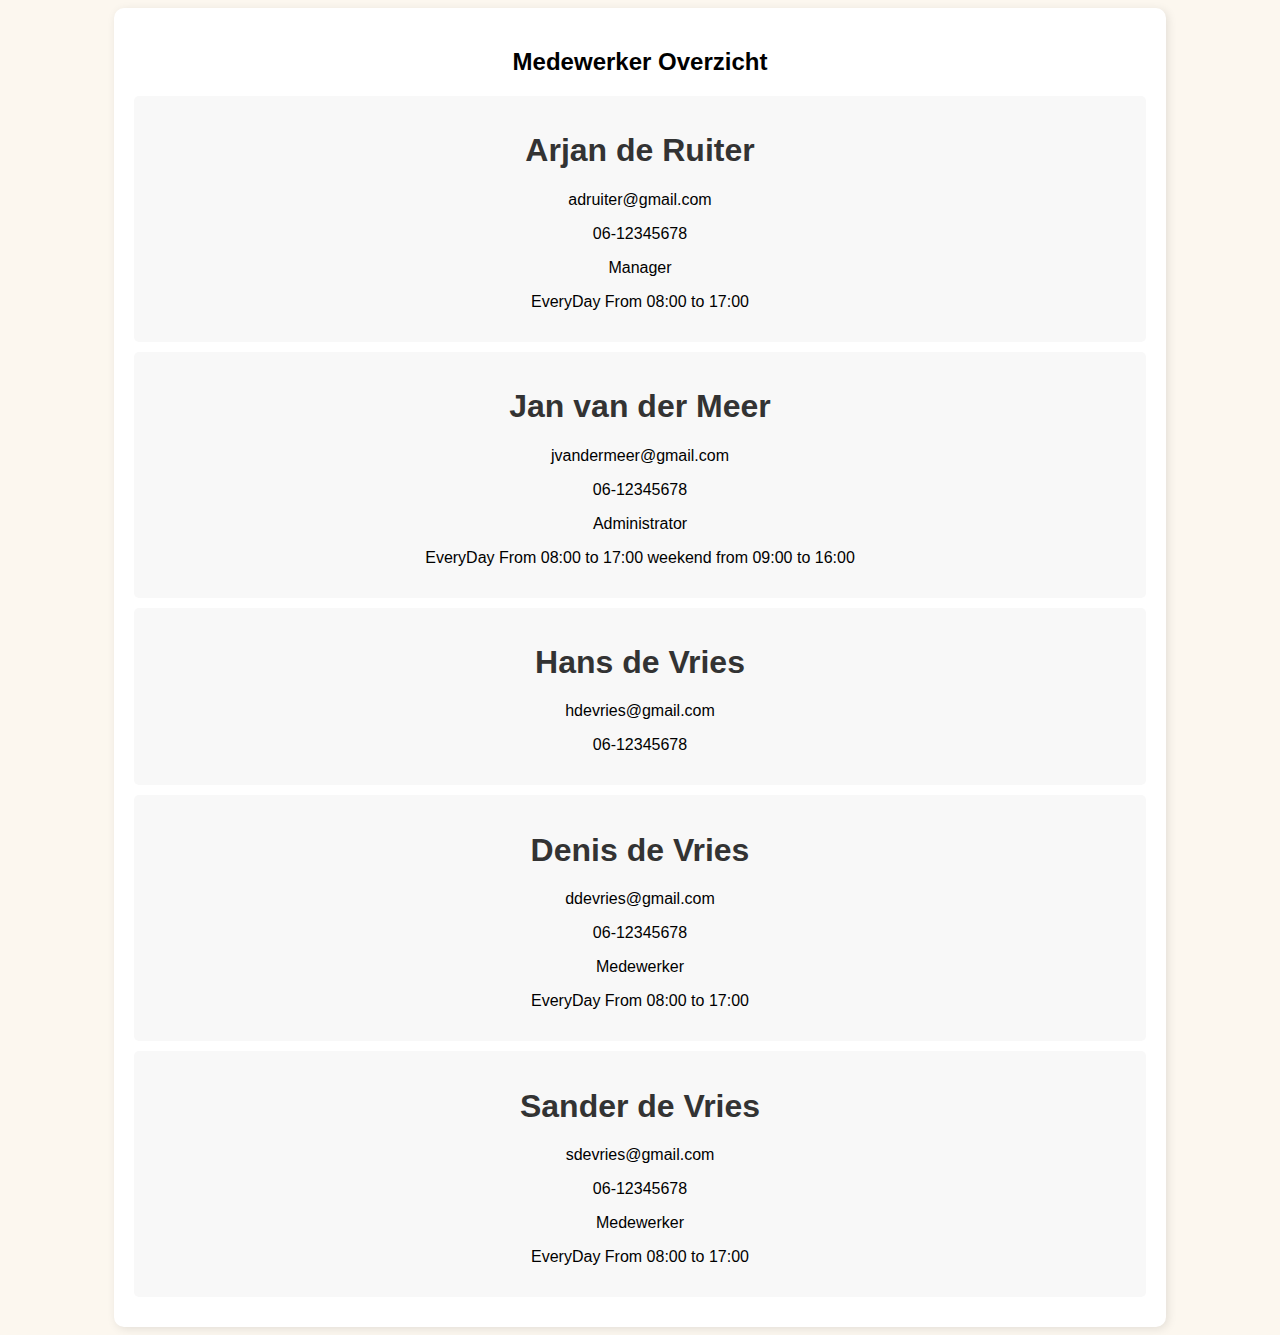
==== Medewerkers/index.html @ fc71d64e "#" ====
<!DOCTYPE html>
<html lang="en">
<head>
    <meta charset="UTF-8">
    <meta name="viewport" content="width=device-width, initial-scale=1.0">
    <link rel="stylesheet" href="style.css">
    <title>Document</title>
</head>
<body>
    
</body>
</html>

<div class="container">
    <h2>Medewerker Overzicht</h2>
    <div class="medewerker">
        <h1 class="name">Arjan de Ruiter</h1>
        <p class="email">adruiter@gmail.com</p>
        <p class="phone">06-12345678</p>
        <p class="job">Manager</p>
        <p class="schedule">EveryDay From 08:00 to 17:00</p>
    </div>
    
    <div class="medewerker">
        <h1 class="name">Jan van der Meer</h1>
        <p class="email">jvandermeer@gmail.com</p>
        <p class="phone">06-12345678</p>
        <p class="job">Administrator</p>
        <p class="schedule">EveryDay From 08:00 to 17:00 weekend from 09:00 to 16:00</p>
    </div>
    
    <div class="medewerker">
        <h1 class="name">Hans de Vries</h1>
        <p class="email">hdevries@gmail.com</p>
        <p class="phone">06-12345678</p>

    </div>
    
    <div class="medewerker">
        <h1 class="name">Denis de Vries</h1>
        <p class="email">ddevries@gmail.com</p>
        <p class="phone">06-12345678</p>
        <p class="job">Medewerker</p>
        <p class="schedule">EveryDay From 08:00 to 17:00</p>
    </div>
    
    <div class="medewerker">
        <h1 class="name">Sander de Vries</h1>
        <p class="email">sdevries@gmail.com</p>
        <p class="phone">06-12345678</p>
        <p class="job">Medewerker</p>
        <p class="schedule">EveryDay From 08:00 to 17:00</p>
    </div>
    
</body>
</html>
---- Medewerkers/style.css ----
body {
    background-color: #fcf7ef;
    color: #000;
    font-family: Arial, sans-serif;
}
.container {
    width: 80%;
    margin: auto;
    padding: 20px;
    background: #ffffff;
    border-radius: 10px;
    box-shadow: 2px 2px 10px rgba(0, 0, 0, 0.1);
    text-align: center;
}
.medewerker {
    padding: 15px;
    margin: 10px 0;
    background: #f8f8f8;
    border-radius: 5px;
}
h1 {
    color: #333;
}
button {
    background: #333;
    color: #ffffff;
    padding: 10px 20px;
    border: none;
    cursor: pointer;
}
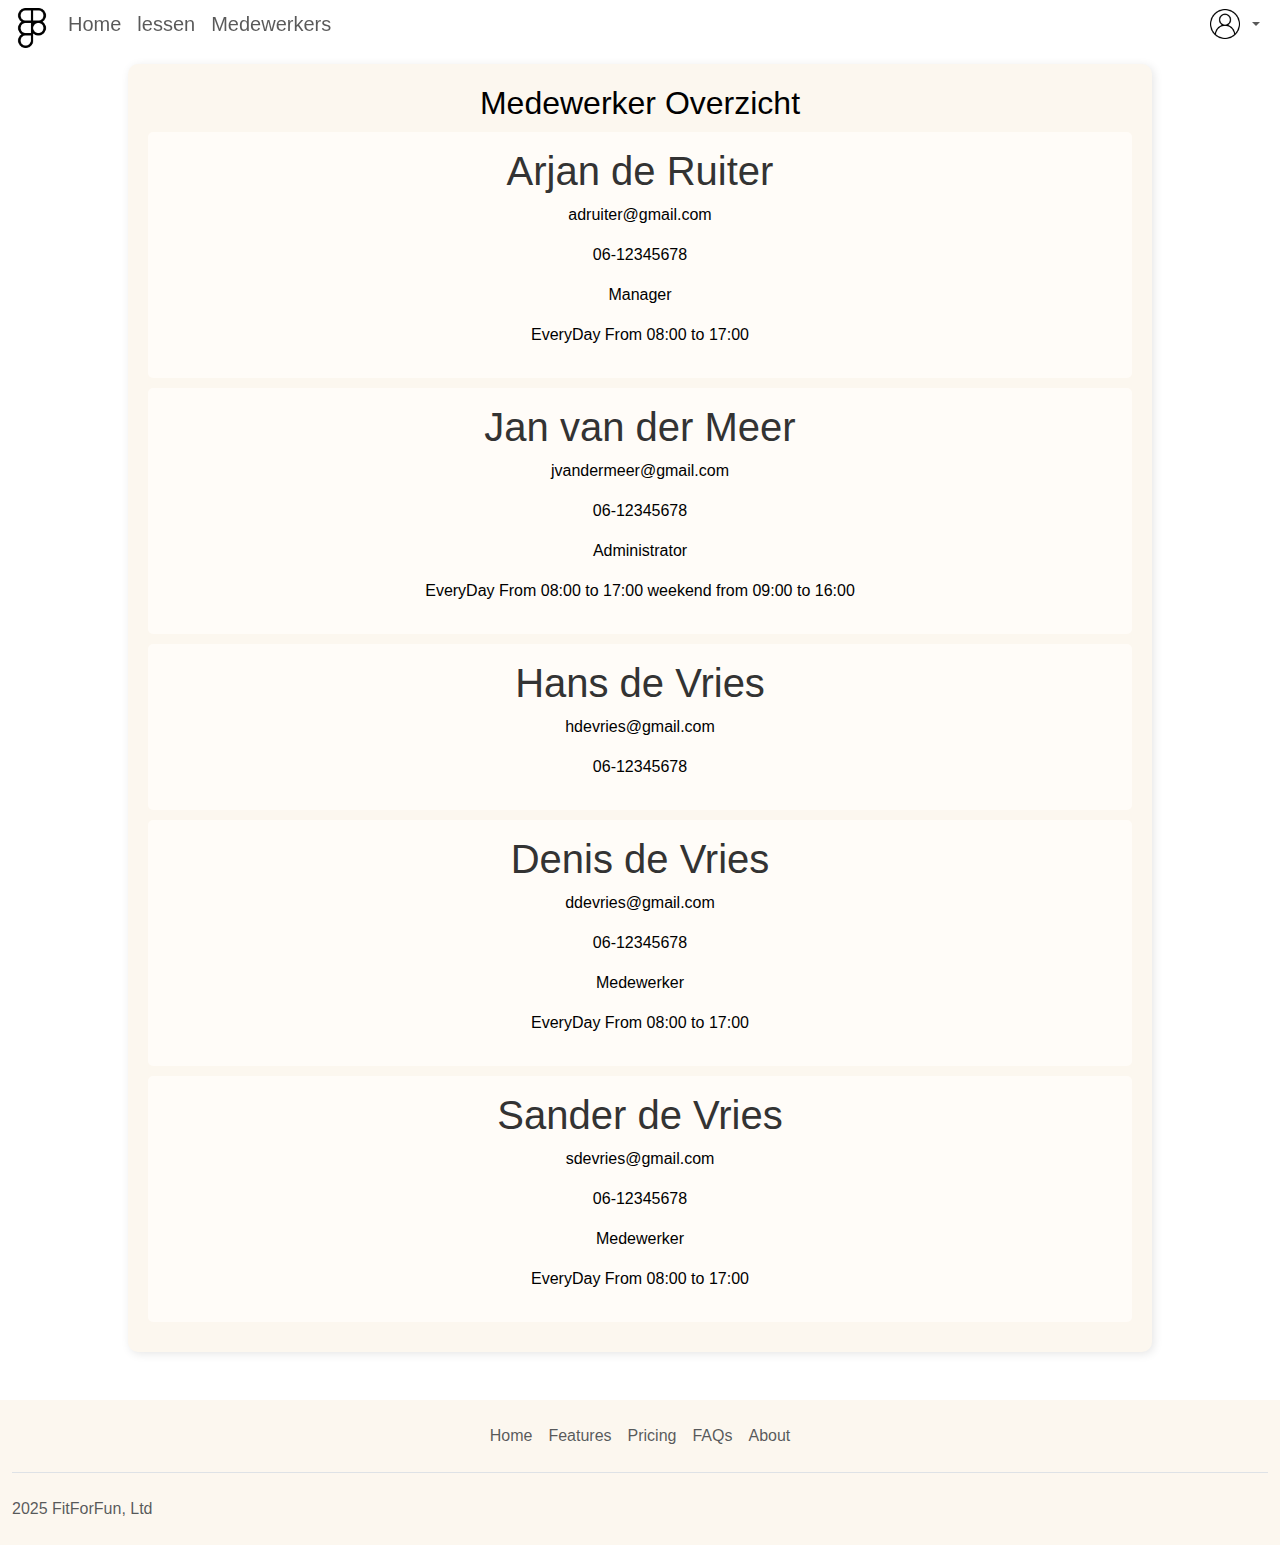
==== commit 36e71d7d: "#" ====
--- a/Medewerkers/index.html
+++ b/Medewerkers/index.html
@@ -1,17 +1,21 @@
 <!DOCTYPE html>
 <html lang="en">
+
 <head>
     <meta charset="UTF-8">
     <meta name="viewport" content="width=device-width, initial-scale=1.0">
+    <link href="https://cdn.jsdelivr.net/npm/bootstrap@5.3.3/dist/css/bootstrap.min.css" rel="stylesheet"
+        integrity="sha384-QWTKZyjpPEjISv5WaRU9OFeRpok6YctnYmDr5pNlyT2bRjXh0JMhjY6hW+ALEwIH" crossorigin="anonymous">
     <link rel="stylesheet" href="style.css">
     <title>Document</title>
 </head>
+
 <body>
-    
-</body>
-</html>
 
-<div class="container">
+
+<div id="navbar"></div>
+
+<div class="container mt-5 mb-5">
     <h2>Medewerker Overzicht</h2>
     <div class="medewerker">
         <h1 class="name">Arjan de Ruiter</h1>
@@ -20,7 +24,7 @@
         <p class="job">Manager</p>
         <p class="schedule">EveryDay From 08:00 to 17:00</p>
     </div>
-    
+
     <div class="medewerker">
         <h1 class="name">Jan van der Meer</h1>
         <p class="email">jvandermeer@gmail.com</p>
@@ -28,14 +32,14 @@
         <p class="job">Administrator</p>
         <p class="schedule">EveryDay From 08:00 to 17:00 weekend from 09:00 to 16:00</p>
     </div>
-    
+
     <div class="medewerker">
         <h1 class="name">Hans de Vries</h1>
         <p class="email">hdevries@gmail.com</p>
         <p class="phone">06-12345678</p>
 
     </div>
-    
+
     <div class="medewerker">
         <h1 class="name">Denis de Vries</h1>
         <p class="email">ddevries@gmail.com</p>
@@ -43,7 +47,7 @@
         <p class="job">Medewerker</p>
         <p class="schedule">EveryDay From 08:00 to 17:00</p>
     </div>
-    
+
     <div class="medewerker">
         <h1 class="name">Sander de Vries</h1>
         <p class="email">sdevries@gmail.com</p>
@@ -51,6 +55,10 @@
         <p class="job">Medewerker</p>
         <p class="schedule">EveryDay From 08:00 to 17:00</p>
     </div>
-    
-</body>
-</html>+    </div>
+    <div id="footer"></div>
+    <script src="/footer/footer.js"></script>
+    <script src="/navbar/navbar.js"></script>
+    </body>
+
+    </html>--- a/Medewerkers/style.css
+++ b/Medewerkers/style.css
@@ -1,5 +1,5 @@
 body {
-    background-color: #fcf7ef;
+    background-color: #ffffff;
     color: #000;
     font-family: Arial, sans-serif;
 }
@@ -7,7 +7,7 @@
     width: 80%;
     margin: auto;
     padding: 20px;
-    background: #ffffff;
+    background: #fcf7ef;
     border-radius: 10px;
     box-shadow: 2px 2px 10px rgba(0, 0, 0, 0.1);
     text-align: center;
@@ -15,8 +15,9 @@
 .medewerker {
     padding: 15px;
     margin: 10px 0;
-    background: #f8f8f8;
+    background: #fffcf8;
     border-radius: 5px;
+    border-color: #000;
 }
 h1 {
     color: #333;
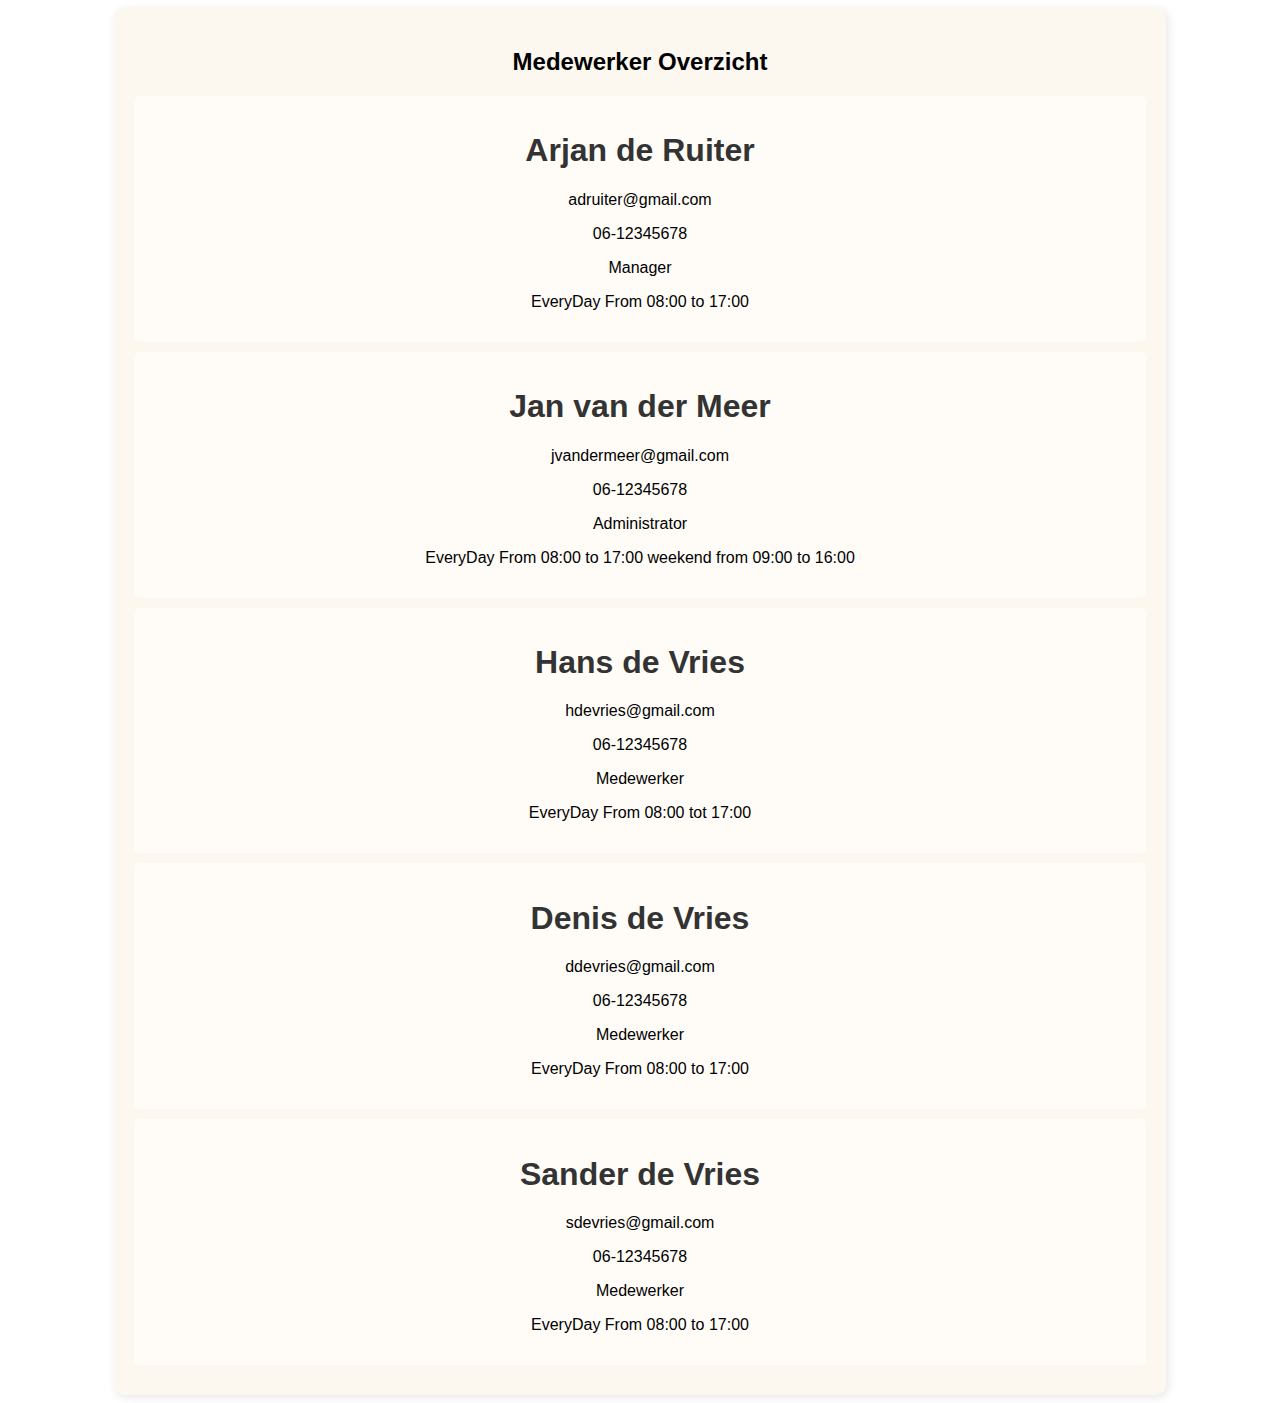
==== commit c92e4c24: "Medewerker" ====
--- a/Medewerkers/index.html
+++ b/Medewerkers/index.html
@@ -1,21 +1,17 @@
 <!DOCTYPE html>
 <html lang="en">
-
 <head>
     <meta charset="UTF-8">
     <meta name="viewport" content="width=device-width, initial-scale=1.0">
-    <link href="https://cdn.jsdelivr.net/npm/bootstrap@5.3.3/dist/css/bootstrap.min.css" rel="stylesheet"
-        integrity="sha384-QWTKZyjpPEjISv5WaRU9OFeRpok6YctnYmDr5pNlyT2bRjXh0JMhjY6hW+ALEwIH" crossorigin="anonymous">
     <link rel="stylesheet" href="style.css">
     <title>Document</title>
 </head>
+<body>
+    
+</body>
+</html>
 
-<body>
-
-
-<div id="navbar"></div>
-
-<div class="container mt-5 mb-5">
+<div class="container">
     <h2>Medewerker Overzicht</h2>
     <div class="medewerker">
         <h1 class="name">Arjan de Ruiter</h1>
@@ -24,7 +20,7 @@
         <p class="job">Manager</p>
         <p class="schedule">EveryDay From 08:00 to 17:00</p>
     </div>
-
+    
     <div class="medewerker">
         <h1 class="name">Jan van der Meer</h1>
         <p class="email">jvandermeer@gmail.com</p>
@@ -32,14 +28,16 @@
         <p class="job">Administrator</p>
         <p class="schedule">EveryDay From 08:00 to 17:00 weekend from 09:00 to 16:00</p>
     </div>
-
+    
     <div class="medewerker">
         <h1 class="name">Hans de Vries</h1>
         <p class="email">hdevries@gmail.com</p>
         <p class="phone">06-12345678</p>
+        <p class="job">Medewerker</p>
+        <p class="schedule">EveryDay From 08:00 tot 17:00</p>
 
     </div>
-
+    
     <div class="medewerker">
         <h1 class="name">Denis de Vries</h1>
         <p class="email">ddevries@gmail.com</p>
@@ -47,7 +45,7 @@
         <p class="job">Medewerker</p>
         <p class="schedule">EveryDay From 08:00 to 17:00</p>
     </div>
-
+    
     <div class="medewerker">
         <h1 class="name">Sander de Vries</h1>
         <p class="email">sdevries@gmail.com</p>
@@ -55,10 +53,6 @@
         <p class="job">Medewerker</p>
         <p class="schedule">EveryDay From 08:00 to 17:00</p>
     </div>
-    </div>
-    <div id="footer"></div>
-    <script src="/footer/footer.js"></script>
-    <script src="/navbar/navbar.js"></script>
-    </body>
-
-    </html>+    
+</body>
+</html>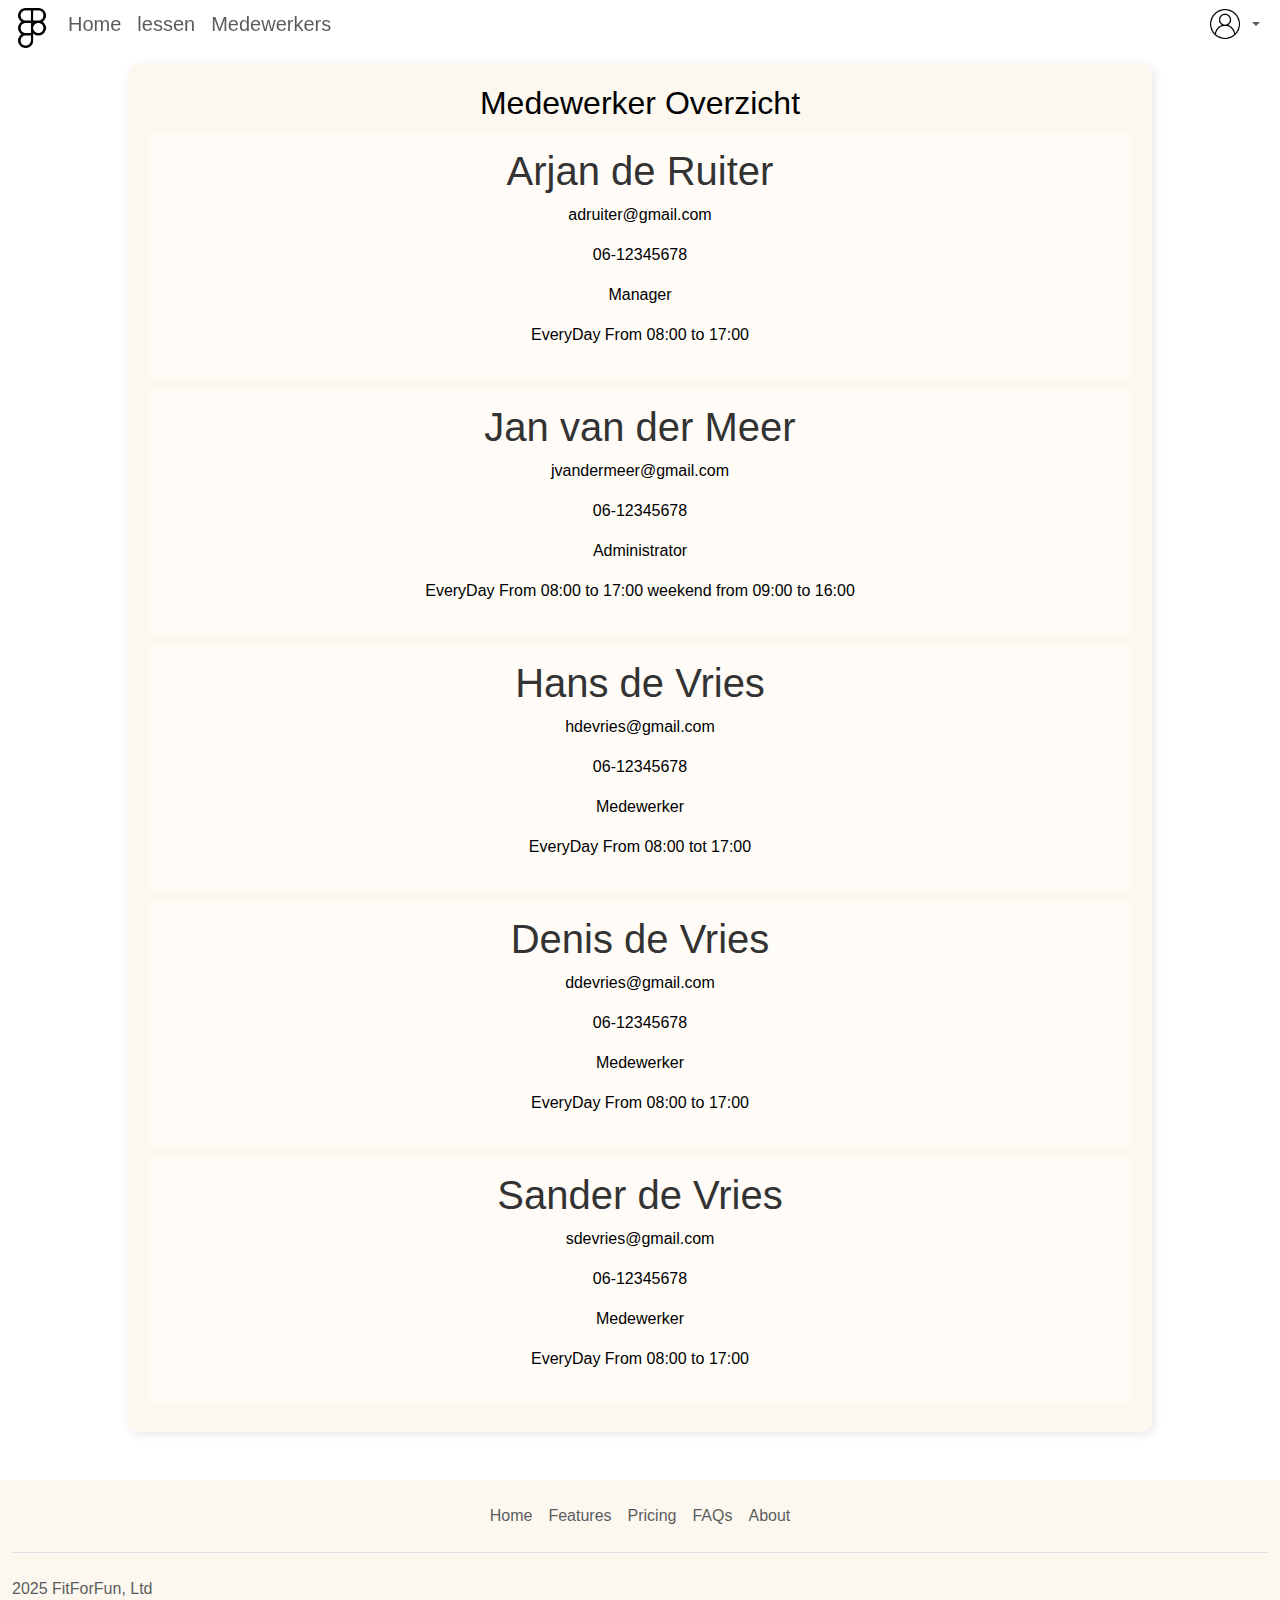
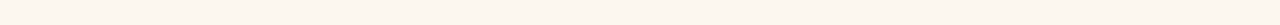
==== commit cb42abce: "Merge branch 'main' of https://github.com/appie1312/FitForFun" ====
--- a/Medewerkers/index.html
+++ b/Medewerkers/index.html
@@ -1,17 +1,21 @@
 <!DOCTYPE html>
 <html lang="en">
+
 <head>
     <meta charset="UTF-8">
     <meta name="viewport" content="width=device-width, initial-scale=1.0">
+    <link href="https://cdn.jsdelivr.net/npm/bootstrap@5.3.3/dist/css/bootstrap.min.css" rel="stylesheet"
+        integrity="sha384-QWTKZyjpPEjISv5WaRU9OFeRpok6YctnYmDr5pNlyT2bRjXh0JMhjY6hW+ALEwIH" crossorigin="anonymous">
     <link rel="stylesheet" href="style.css">
     <title>Document</title>
 </head>
+
 <body>
-    
-</body>
-</html>
 
-<div class="container">
+
+<div id="navbar"></div>
+
+<div class="container mt-5 mb-5">
     <h2>Medewerker Overzicht</h2>
     <div class="medewerker">
         <h1 class="name">Arjan de Ruiter</h1>
@@ -20,7 +24,7 @@
         <p class="job">Manager</p>
         <p class="schedule">EveryDay From 08:00 to 17:00</p>
     </div>
-    
+
     <div class="medewerker">
         <h1 class="name">Jan van der Meer</h1>
         <p class="email">jvandermeer@gmail.com</p>
@@ -28,7 +32,7 @@
         <p class="job">Administrator</p>
         <p class="schedule">EveryDay From 08:00 to 17:00 weekend from 09:00 to 16:00</p>
     </div>
-    
+
     <div class="medewerker">
         <h1 class="name">Hans de Vries</h1>
         <p class="email">hdevries@gmail.com</p>
@@ -37,7 +41,7 @@
         <p class="schedule">EveryDay From 08:00 tot 17:00</p>
 
     </div>
-    
+
     <div class="medewerker">
         <h1 class="name">Denis de Vries</h1>
         <p class="email">ddevries@gmail.com</p>
@@ -45,7 +49,7 @@
         <p class="job">Medewerker</p>
         <p class="schedule">EveryDay From 08:00 to 17:00</p>
     </div>
-    
+
     <div class="medewerker">
         <h1 class="name">Sander de Vries</h1>
         <p class="email">sdevries@gmail.com</p>
@@ -53,6 +57,10 @@
         <p class="job">Medewerker</p>
         <p class="schedule">EveryDay From 08:00 to 17:00</p>
     </div>
-    
-</body>
-</html>+    </div>
+    <div id="footer"></div>
+    <script src="/footer/footer.js"></script>
+    <script src="/navbar/navbar.js"></script>
+    </body>
+
+    </html>